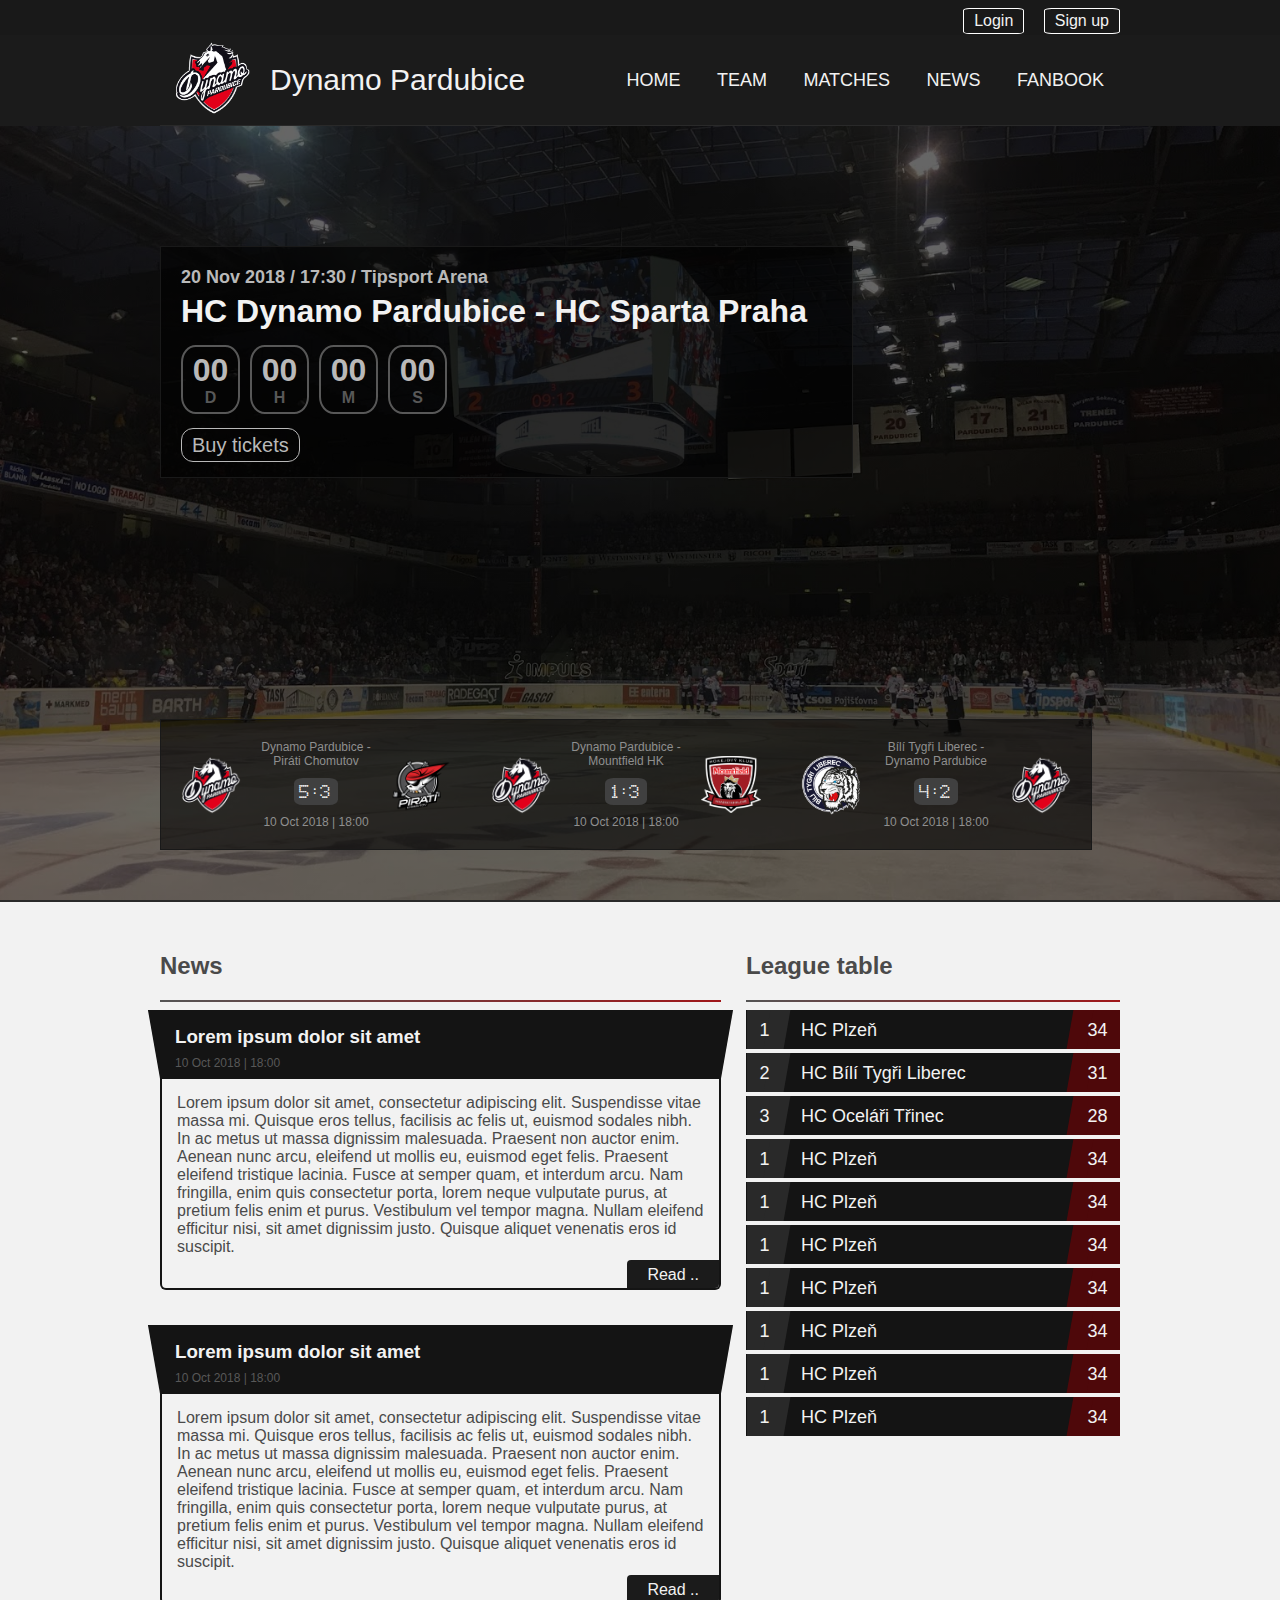
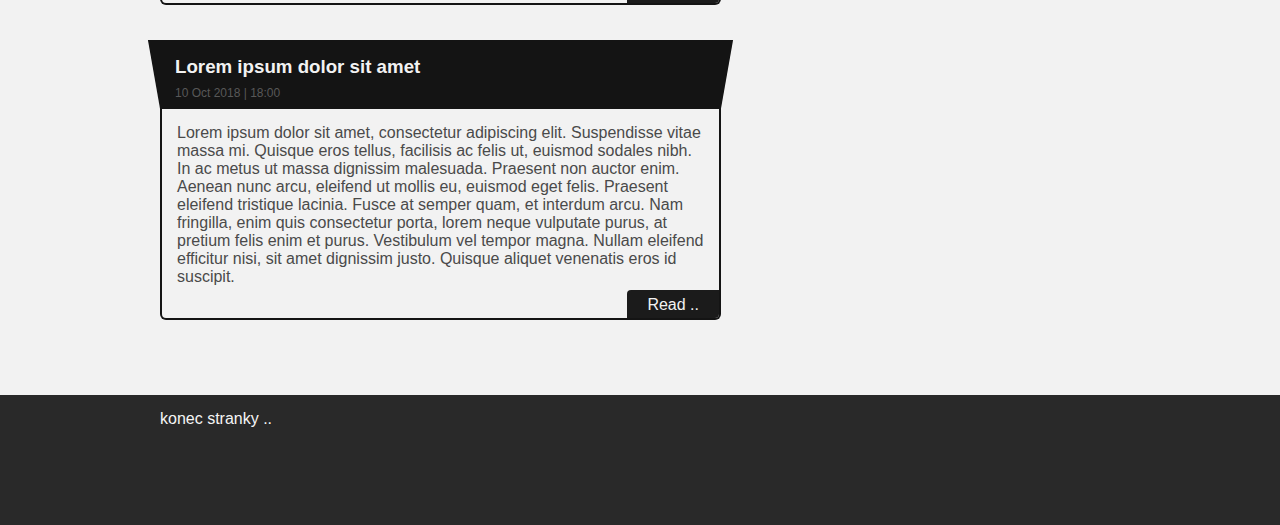
==== code/v2/index.html @ fe5265ea "rework webu na aktuální databázi" ====
<!DOCTYPE html>
<html lang="en">
<head>
    <link rel="stylesheet" type="text/css" href="css/styl.css">
    <meta charset="UTF-8">
    <link rel="icon" type="image/png" href="img/favicon.png">
    <title>HC Dynamo Pardubice - neoficiální stránka hokejového klubu</title>
</head>
<body>
<header>
    <div class="user-area">
        <div class="full-width-wrapper">
            <button id="login-btn">Login</button>
            <button id="signup-btn">Sign up</button>
        </div>
    </div>
    <div class="header-box-bg">
        <div class="header-box">
            <div id="header-logo-box">
                <img id="header-logo" src="img/logo-dynamo.png" alt="Dynamo Logo"></div>
            <div id="header-web-title">Dynamo Pardubice</div>
            <nav id="nav">
                <a id="first" href="index.html">HOME</a>
                <a id="second" href="team.html">TEAM</a>
                <a id="third" href="">MATCHES</a>
                <a id="fourth" href="">NEWS</a>
                <a id="fifth" href="">FANBOOK</a>
                <hr>
            </nav>
        </div>
    </div>
</header>
<div id="user-modal" class="modal">
    <div class="modal-content">
        <span class="close-modal" onclick="document.getElementById('user-modal').style.display='none'">×</span>
        <img src="img/logo-dynamo.png">
        <h2>User login</h2>
        <form action="action_page.php">
            <input type="text" placeholder="Email" name="email" required>
            <input type="password" placeholder="Password" name="psw" required>
            <button type="submit" class="modalbtn">Login</button>
        </form>
    </div>
</div>
<script src="script/modal.js"></script>
<section id="matches-bg">
    <script src="script/countdown.js"></script>
    <div class="flex-wrap-evenly">
        <div class="upcoming-match">
            <div id="upcoming-date">
                20 Nov 2018 / 17:30 / Tipsport Arena
            </div>
            <div id="upcoming-teams">
                HC Dynamo Pardubice - HC Sparta Praha
            </div>
            <div id="counter">
                <div class="digit">
                    <span id="days">00</span>
                    <span>D</span>
                </div>
                <div class="digit">
                    <span id="hours">00</span>
                    <span>H</span>
                </div>
                <div class="digit">
                    <span id="minutes">00</span>
                    <span>M</span>
                </div>
                <div class="digit">
                    <span id="seconds">00</span>
                    <span>S</span></div>
            </div>
            <a href="">Buy tickets</a>
        </div>
        <div class="recent-matches">
            <div class="match-card">
                <img src="img/teams/dynamo.png" alt="Dynamo">
                <div class="recent-matches-description"><span>Dynamo Pardubice - Piráti Chomutov</span>
                    <span class="score">5:3</span>
                    <span>10 Oct 2018 | 18:00</span>
                </div>
                <img src="img/teams/pirati.png" alt="Piráti">
            </div>
            <div class="match-card">
                <img src="img/teams/dynamo.png" alt="Dynamo">
                <div class="recent-matches-description"><span>Dynamo Pardubice - Mountfield HK</span>
                    <span class="score">1:3</span>
                    <span>10 Oct 2018 | 18:00</span>
                </div>
                <img src="img/teams/hradec.PNG" alt="Piráti">
            </div>
            <div class="match-card">
                <img src="img/teams/liberec.png" alt="Dynamo">
                <div class="recent-matches-description"><span>Bílí Tygři Liberec - Dynamo Pardubice</span>
                    <span class="score">4:2</span>
                    <span>10 Oct 2018 | 18:00</span>
                </div>
                <img src="img/teams/dynamo.png" alt="Piráti">
            </div>
        </div>
    </div>
</section>
<main>
    <div id="top-articles">
        <h2>News</h2>
        <hr class="heading-splitter">
        <article>
            <div class="title">
                <h3 class="news">Lorem ipsum dolor sit amet</h3>
                <span>10 Oct 2018 | 18:00</span></div>
            <div class="article-content" style="position: relative">
                Lorem ipsum dolor sit amet, consectetur adipiscing elit. Suspendisse vitae massa mi. Quisque eros
                tellus,
                facilisis ac felis ut, euismod sodales nibh. In ac metus ut massa dignissim malesuada. Praesent non
                auctor
                enim. Aenean nunc arcu, eleifend ut mollis eu, euismod eget felis. Praesent eleifend tristique lacinia.
                Fusce at semper quam, et interdum arcu. Nam fringilla, enim quis consectetur porta, lorem neque
                vulputate
                purus, at pretium felis enim et purus. Vestibulum vel tempor magna. Nullam eleifend efficitur nisi, sit
                amet
                dignissim justo. Quisque aliquet venenatis eros id suscipit.
                <a href="team.html">
                    Read ..
                </a>
            </div>
        </article>
        <article>
            <div class="title">
                <h3 class="news">Lorem ipsum dolor sit amet</h3>
                <span>10 Oct 2018 | 18:00</span></div>
            <div class="article-content" style="position: relative">
                Lorem ipsum dolor sit amet, consectetur adipiscing elit. Suspendisse vitae massa mi. Quisque eros
                tellus,
                facilisis ac felis ut, euismod sodales nibh. In ac metus ut massa dignissim malesuada. Praesent non
                auctor
                enim. Aenean nunc arcu, eleifend ut mollis eu, euismod eget felis. Praesent eleifend tristique lacinia.
                Fusce at semper quam, et interdum arcu. Nam fringilla, enim quis consectetur porta, lorem neque
                vulputate
                purus, at pretium felis enim et purus. Vestibulum vel tempor magna. Nullam eleifend efficitur nisi, sit
                amet
                dignissim justo. Quisque aliquet venenatis eros id suscipit.
                <a href="team.html">
                    Read ..
                </a>
            </div>
        </article>
        <article>
            <div class="title">
                <h3 class="news">Lorem ipsum dolor sit amet</h3>
                <span>10 Oct 2018 | 18:00</span></div>
            <div class="article-content" style="position: relative">
                Lorem ipsum dolor sit amet, consectetur adipiscing elit. Suspendisse vitae massa mi. Quisque eros
                tellus,
                facilisis ac felis ut, euismod sodales nibh. In ac metus ut massa dignissim malesuada. Praesent non
                auctor
                enim. Aenean nunc arcu, eleifend ut mollis eu, euismod eget felis. Praesent eleifend tristique lacinia.
                Fusce at semper quam, et interdum arcu. Nam fringilla, enim quis consectetur porta, lorem neque
                vulputate
                purus, at pretium felis enim et purus. Vestibulum vel tempor magna. Nullam eleifend efficitur nisi, sit
                amet
                dignissim justo. Quisque aliquet venenatis eros id suscipit.
                <a href="team.html">
                    Read ..
                </a>
            </div>
        </article>
    </div>
    <div class="league-table-box">
        <h2>League table</h2>
        <hr class="heading-splitter">
        <div class="my-table">
            <div class="team">
                <span class="number">1</span>
                <span>HC Plzeň</span>
                <span class="points">34</span>
            </div>
            <div class="team">
                <span class="number">2</span>
                <span>HC Bílí Tygři Liberec</span>
                <span class="points">31</span>
            </div>
            <div class="team">
                <span class="number">3</span>
                <span>HC Oceláři Třinec</span>
                <span class="points">28</span>
            </div>
            <div class="team">
                <span class="number">1</span>
                <span>HC Plzeň</span>
                <span class="points">34</span>
            </div>
            <div class="team">
                <span class="number">1</span>
                <span>HC Plzeň</span>
                <span class="points">34</span>
            </div>
            <div class="team">
                <span class="number">1</span>
                <span>HC Plzeň</span>
                <span class="points">34</span>
            </div>
            <div class="team">
                <span class="number">1</span>
                <span>HC Plzeň</span>
                <span class="points">34</span>
            </div>
            <div class="team">
                <span class="number">1</span>
                <span>HC Plzeň</span>
                <span class="points">34</span>
            </div>
            <div class="team">
                <span class="number">1</span>
                <span>HC Plzeň</span>
                <span class="points">34</span>
            </div>
            <div class="team">
                <span class="number">1</span>
                <span>HC Plzeň</span>
                <span class="points">34</span>
            </div>
        </div>
    </div>
</main>
<footer>
    <div class="full-width-wrapper">
        konec stranky ..
    </div>
</footer>
</body>
</html>
---- code/v2/css/styl.css ----
@font-face {
    font-family: 'djb';
    src: url('../css/fonts/djb.ttf');
    font-weight: normal;
    font-style: normal;
}

body, html {
    height: 100%;
    margin: 0;
    background-color: #f2f2f2;
}

body {
    font-family: 'Roboto', sans-serif;
    font-size: 16px;
    color: #4a4a4a;
}

.center {
    text-align: center;
}

.right {
    text-align: right;
}

.left {
    text-align: left;
}

.user-area {
    width: 100%;
    padding-top: 8px;
    height: 27px;
    text-align: right;
    background-color: #191919;
    display: flex;
}

@media screen and (max-width: 600px) {
    .user-area {
        text-align: left;
        height: 100%;
    }

    .user-area button {
        margin: 5px 0px;
    }
}

.user-area button {
    font-size: 16px;
    background-color: transparent;
    margin-left: 15px;
    color: #f2f2f2;
    text-decoration: none;
    padding: 3px 10px 3px 10px;
    border: 1px solid white;
    border-radius: 10%;
}

.user-area button:hover {
    cursor: pointer;
    color: #ff4a46;
    border: 1px solid #ff4a46;
}

.user-area button:focus {
    color: #ff4a46;
    border: 1px solid #ff4a46;
}

.modal {
    display: none;
    position: fixed;
    z-index: 2;
    left: 0;
    top: 0;
    width: 100%;
    height: 100%;
    overflow: auto;
    background-color: rgba(0, 0, 0, 0.4);
}

.modal-content {
    text-align: center;
    max-width: 600px;
    background-color: #f2f2f2;
    margin: 10% auto;
    padding: 20px;
    border: 1px solid #888;
    width: 60%;
    border-radius: 6px;
    position: relative;
}

.modal-content img {
    width: 270px;
    height: auto;
}

.close-modal {
    cursor: pointer;
    position: absolute;
    top: 15px;
    right: 15px;
    font-size: 40px;
    font-weight: bold;
}

.close-modal:hover {
    color: #9a171a;
}

.modal-content button {
    background-color: #4CAF50;
    color: white;
    padding: 14px 20px;
    margin: 8px 26px;
    border: none;
    cursor: pointer;
    width: 90%;
    font-size: 20px;
}

input[type=text], input[type=password] {
    width: 90%;
    padding: 12px 20px;
    margin: 8px 26px;
    display: inline-block;
    border: 1px solid #ccc;
    box-sizing: border-box;
    font-size: 16px;
}

.header-box-bg {
    width: 100%;
    background-color: #1B1B1B;
}

.header-box {
    max-width: 960px;
    margin: 0 auto;
    display: flex;
    align-items: center;
    justify-content: center;
    height: 90px;
    border-bottom: 1px solid #292929;
}

@media screen and (max-width: 600px) {
    .header-box {
        max-width: 100%;
        height: 100%;
        display: block;
    }

    .header-box nav a {
        display: block;
        color: #f2f2f2;
        text-align: center;
        padding: 14px 16px;
        text-decoration: none;
        font-size: 18px;
        flex: 50%;
    }

    #header-logo-box {
        display: none;
    }
}

.header-box nav a {
    display: inline-block;
    color: #f2f2f2;
    text-align: center;
    padding: 14px 16px;
    text-decoration: none;
    font-size: 18px;
}

.header-box nav a:hover {
    text-shadow: 0 -2px 0 rgba(0, 0, 0, 1), 0 0 5px rgba(255, 255, 255, 0.8), 0 -4px 15px rgba(255, 255, 255, 0.5);
}

.header-box nav hr {
    display: none;
}

@media screen and (min-width: 600px) {
    .header-box nav hr {
        height: .25rem;
        width: 15%;
        margin: 0 0 0 6px;
        background: #FF333A;
        border: none;
        transition: .3s ease-in-out;
    }

    #first:hover ~ hr {
        margin-left: 6px;
    }

    #second:hover ~ hr {
        width: 14%;
        margin-left: 19%;
    }

    #third:hover ~ hr {
        width: 21%;
        margin-left: 36%;
    }

    #fourth:hover ~ hr {
        width: 13%;
        margin-left: 61%;
    }

    #fifth:hover ~ hr {
        width: 21%;
        margin-left: 78%;
    }
}

#header-logo-box {
    width: 100px;
}

#header-logo {
    margin-left: 0;
    width: auto;
    height: 80px;
}

#header-logo:hover {
    width: auto;
    height: 85px;
}

#header-web-title {
    color: #f2f2f2;
    font-size: 30px;
    margin-left: 10px;
    margin-right: auto;
}

#header-web-title:hover {
    text-shadow: 0 0 0 rgb(154, 23, 26);
}

.full-width-wrapper, main {
    width: 960px;
    margin: 0 auto;
}

#matches-bg {
    height: calc(100% - 126px);
    background: linear-gradient(
            rgba(0, 0, 0, 0.6),
            rgba(0, 0, 0, 0.6)
    ), url("../img/main.jpg") no-repeat center;
    background-size: cover;
    position: relative;
    color: #4a4a4a;
    border-bottom: 2px solid #292929;
}

.upcoming-match {
    width: fit-content;
    padding: 20px 45px 20px 20px;
    background-color: rgba(0, 0, 0, 0.6);
    border: 1px solid #191919;
    font-weight: bold;
    margin-top: 120px;
}

#upcoming-date {
    color: #b9b9b9;
    font-size: 18px;
}

#upcoming-teams {
    padding: 5px 0 15px 0;
    color: #f2f2f2;
    font-size: 32px;
}

#counter {
    padding: 0 0 20px 0;
    color: #585858;
    display: flex;
}

.digit {
    display: inline-block;
    margin-right: 10px;
    text-align: center;
    padding: 5px;
    width: 45px;
    font-size: 16px;
    border-radius: 25%;
    border: 2px solid #585858;
}

#days {
    font-size: 32px;
    color: #b9b9b9;
}

#hours {
    font-size: 32px;
    color: #b9b9b9;
}

#minutes {
    font-size: 32px;
    color: #b9b9b9;
}

#seconds {
    font-size: 32px;
    color: #b9b9b9;
}

.upcoming-match a {
    color: #b9b9b9;
    text-decoration: none;
    font-weight: normal;
    padding: 5px 10px;
    border-radius: 12px;
    border: 1px solid #b9b9b9;
    font-size: 20px;
}

.upcoming-match a:hover {
    color: #a0171a;
    border-color: #a0171a;
}

.recent-matches {
    width: fit-content;
    background-color: rgba(0, 0, 0, 0.6);
    border: 1px solid #191919;
    margin-bottom: 50px;
    display: flex;
    flex-wrap: wrap;
}

.flex-wrap-matches {
    display: flex;
    flex-wrap: wrap;
}

.flex-wrap-evenly {
    height: calc(100vh - 126px);;
    width: 960px;
    margin: 0 auto;
    display: flex;
    flex-direction: column;
    justify-content: space-between;
    flex-wrap: wrap;
}

.match-card {
    padding: 15px 20px;
    color: #8f8f8f;
    font-size: 12px;
    display: flex;
    align-items: center;
}

.match-card img {
    display: inline-block;
    max-width: 80px;
    max-height: 80px;
    width: 60px;
    height: auto;
}

.recent-matches-description {
    padding: 5px;
    text-align: center;
    max-width: 140px;
    display: flex;
    flex-direction: column;
    align-items: center;
}

.score {
    font-family: "djb", sans-serif;
    font-size: 15px;
    letter-spacing: 2px;
    color: white;
    padding: 5px;
    margin: 10px;
    background-color: #404040;
    border-radius: 20%;
    text-align: center;
}

main {
    padding: 30px 0 40px 0;
    display: flex;
    align-items: flex-start;
    justify-content: left;
    min-height: calc(100vh - 326px);
}

hr.heading-splitter {
    border: 0;
    background: linear-gradient(to right, rgba(0, 0, 0, 0.65) 0%, rgba(160, 23, 26, 1) 100%);
    height: 2px;
}

#top-articles {
    width: 60%;
    padding-right: 25px;
}

article {
    margin-bottom: 35px;
}

article h3.news {
    display: block;
    margin-top: 10px;
    margin-bottom: 5px;
    color: #f2f2f2;
}

article span {
    font-size: 12px;
    color: #585858;
}

article hr {
    height: 1px;
    border: 0;
    background: linear-gradient(to right, rgba(0, 0, 0, 0.65) 0%, rgba(0, 0, 0, 0.3) 100%);
}

article .title {
    position: relative;
    padding: 6px 15px 8px 15px;
    display: block;
    background-color: #141414;
}

article .title::before {
    position: absolute;
    content: '';
    width: 20px;
    top: 0;
    left: -6px;
    bottom: 0;
    transform: skew(10deg);
    background: #141414;
    z-index: -1;
}

article .title::after {
    position: absolute;
    content: '';
    width: 20px;
    top: 0;
    right: -6px;
    bottom: 0;
    transform: skew(-10deg);
    background: #141414;
    z-index: -1;
}

article .article-content {
    padding: 15px 15px 2em 15px;
    border: 2px solid #141414;
    border-top: 0 solid transparent;
    border-bottom-left-radius: 6px;
    border-bottom-right-radius: 6px;
}

article a {
    text-decoration: none;
    position: absolute;
    color: #f2f2f2;
    padding: 6px 20px 4px 20px;
    right: 0;
    bottom: 0;
    background-color: #1B1B1B;
    border-bottom-right-radius: 4px;
    border-top-left-radius: 4px;
}

article a:hover {
    color: #ff4a46;
}

.league-table-box {
    width: 40%;
}

.my-table {
    color: #f2f2f2;
    font-size: 18px;
    margin-bottom: 20px;
}

.team {
    position: relative;
    padding: 10px 55px 8px 55px;
    display: block;
    background-color: #141414;
    margin-bottom: 4px;
}

.team span.number {
    width: 35px;
    z-index: 1;
    text-align: center;
    position: absolute;
    top: 0;
    bottom: 0;
    left: 1px;
    background: #292929;
    padding-top: 10px;
    color: #f2f2f2;
}

.team span.number::before {
    content: '';
    position: absolute;
    width: 20px;
    top: 0;
    right: -5px;
    bottom: 0;
    transform: skew(-10deg);
    background: #292929;
    z-index: -1;
}

.team span.points {
    padding-top: 10px;
    background: #4E080A;
    color: #f2f2f2;
    z-index: 1;
    width: 45px;
    text-align: center;
    position: absolute;
    top: 0;
    bottom: 0;
    right: 0;
}

.team span.points::before {
    content: '';
    position: absolute;
    width: 20px;
    top: 0;
    left: -5px;
    bottom: 0;
    transform: skew(-10deg);
    background: #4E080A;
    z-index: -1;
}

.full-width {
    width: 100%;
}

table {
    border-collapse: collapse;
    width: 100%;
    padding-left: 10px;
    color: #f2f2f2;
    font-size: 18px;
}

tr, td, caption {
    background-color: #141414;
}

.table-caption {
    position: relative;
    padding: 10px 15px 8px 15px;
    display: block;
    background-color: #141414;
    font-size: 22px;
    font-weight: bold;
    letter-spacing: 1px;
}

.table-caption span.capt {
    position: absolute;
    top: 0;
    left: 0;
    z-index: 1;
    background: #4E080A;
    padding: 10px 45px 8px 15px;
    color: #f2f2f2;
}

.table-caption span.capt::before {
    content: '';
    position: absolute;
    width: 20px;
    top: 0;
    right: -5px;
    bottom: 0;
    transform: skew(-10deg);
    background: #9a171a;
    z-index: -1;
}

tr {
    border-bottom: 3px solid #292929;
}

td, th {
    padding: 10px 5px 8px 5px;
}

footer {
    background-color: #292929;
    color: #F5F5F5;
    padding: 15px;
    height: 100px;
}
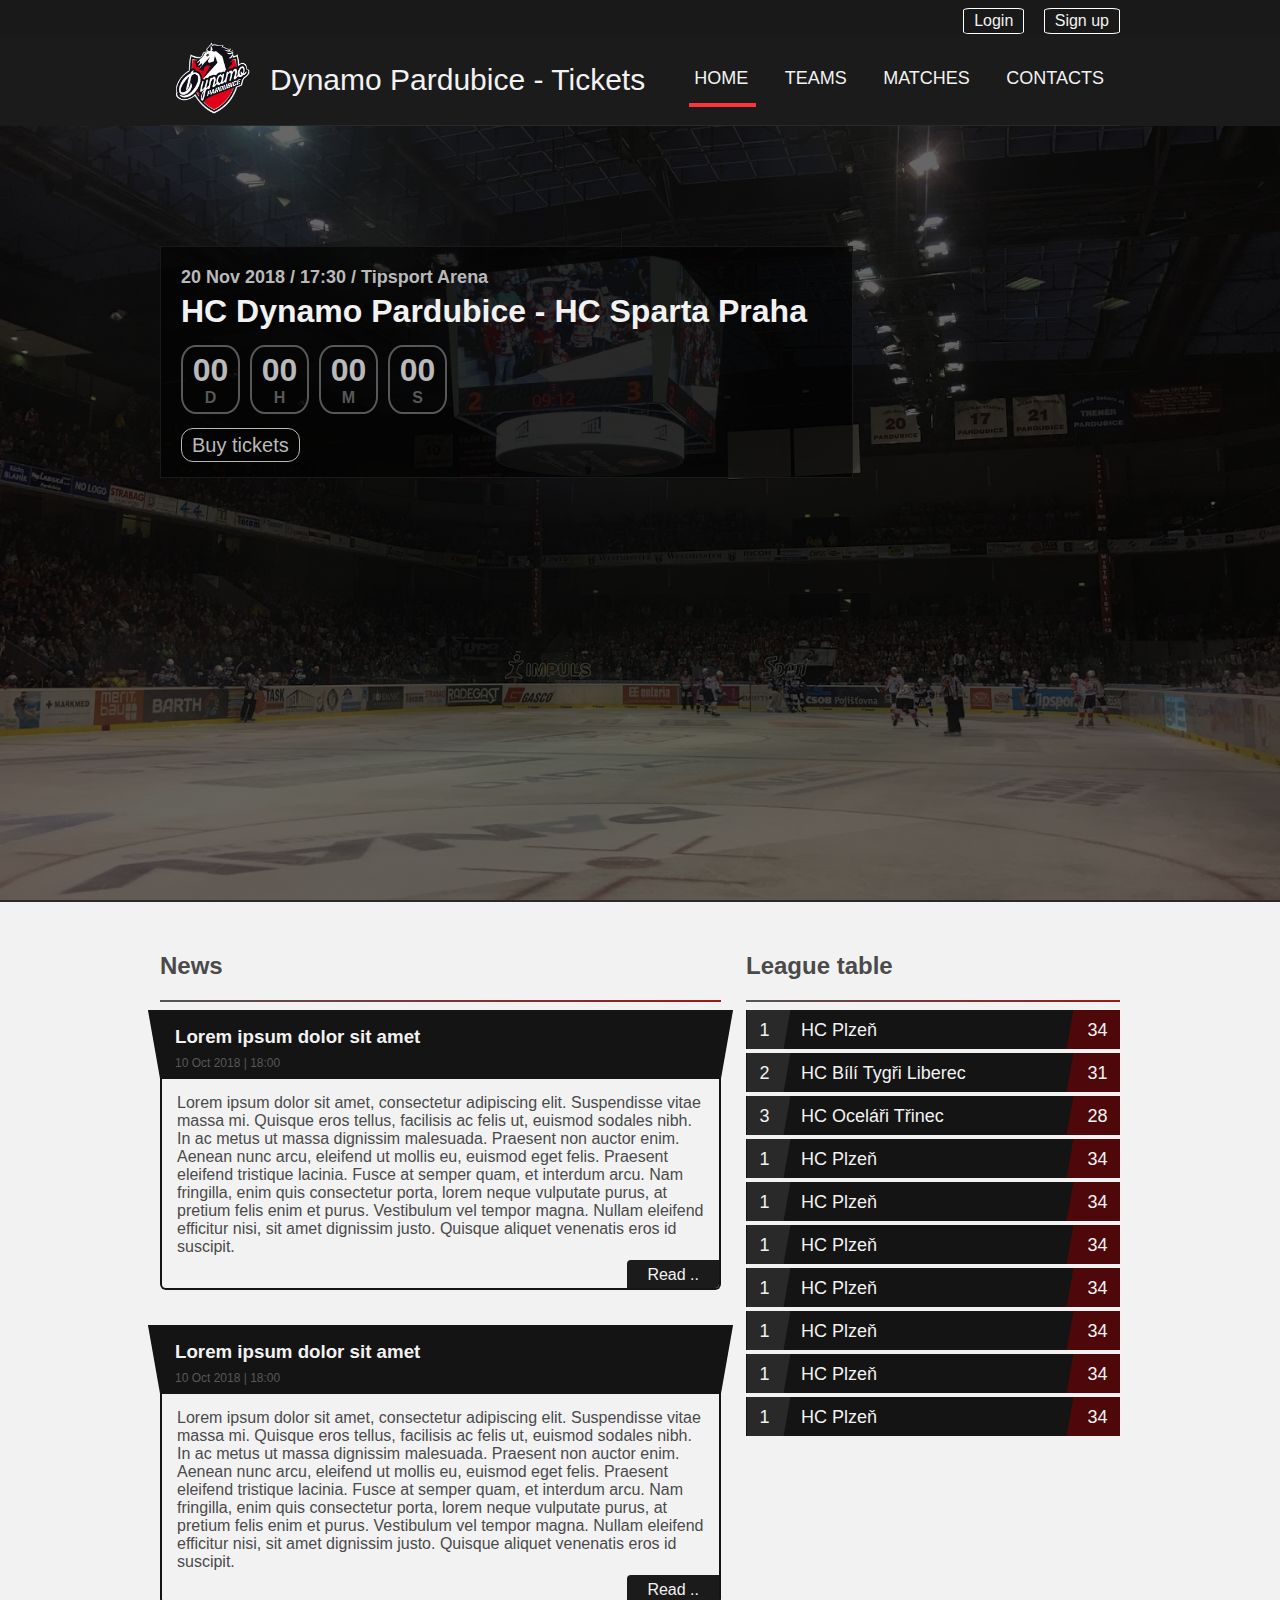
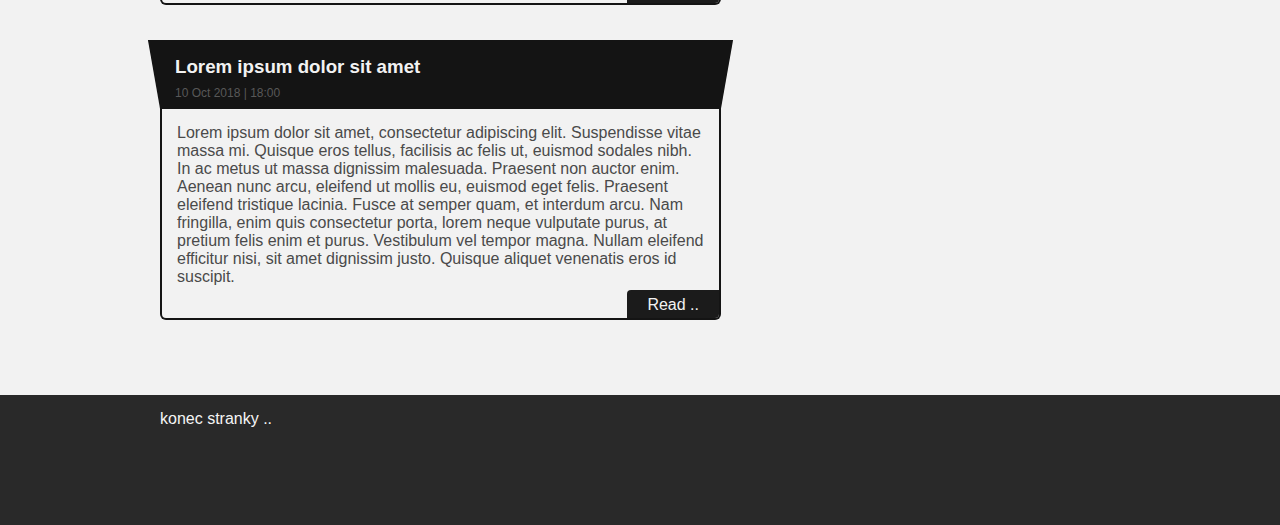
==== commit 807cc810: "model databáze přidán do projektu" ====
--- a/code/v2/index.html
+++ b/code/v2/index.html
@@ -4,7 +4,7 @@
     <link rel="stylesheet" type="text/css" href="css/styl.css">
     <meta charset="UTF-8">
     <link rel="icon" type="image/png" href="img/favicon.png">
-    <title>HC Dynamo Pardubice - neoficiální stránka hokejového klubu</title>
+    <title>HC Dynamo Pardubice - Systém rezervace vstupenek</title>
 </head>
 <body>
 <header>
@@ -18,13 +18,12 @@
         <div class="header-box">
             <div id="header-logo-box">
                 <img id="header-logo" src="img/logo-dynamo.png" alt="Dynamo Logo"></div>
-            <div id="header-web-title">Dynamo Pardubice</div>
+            <div id="header-web-title">Dynamo Pardubice - Tickets</div>
             <nav id="nav">
                 <a id="first" href="index.html">HOME</a>
-                <a id="second" href="team.html">TEAM</a>
+                <a id="second" href="team.html">TEAMS</a>
                 <a id="third" href="">MATCHES</a>
-                <a id="fourth" href="">NEWS</a>
-                <a id="fifth" href="">FANBOOK</a>
+                <a id="fourth" href="">CONTACTS</a>
                 <hr>
             </nav>
         </div>
@@ -72,7 +71,7 @@
             </div>
             <a href="">Buy tickets</a>
         </div>
-        <div class="recent-matches">
+        <!--<div class="recent-matches">
             <div class="match-card">
                 <img src="img/teams/dynamo.png" alt="Dynamo">
                 <div class="recent-matches-description"><span>Dynamo Pardubice - Piráti Chomutov</span>
@@ -97,7 +96,7 @@
                 </div>
                 <img src="img/teams/dynamo.png" alt="Piráti">
             </div>
-        </div>
+        </div>-->
     </div>
 </section>
 <main>
--- a/code/v2/css/styl.css
+++ b/code/v2/css/styl.css
@@ -45,7 +45,7 @@
     }
 
     .user-area button {
-        margin: 5px 0px;
+        margin: 5px 0;
     }
 }
 
@@ -163,7 +163,6 @@
         padding: 14px 16px;
         text-decoration: none;
         font-size: 18px;
-        flex: 50%;
     }
 
     #header-logo-box {
@@ -185,41 +184,37 @@
 }
 
 .header-box nav hr {
-    display: none;
-}
-
-@media screen and (min-width: 600px) {
+    height: .25rem;
+    width: 15%;
+    margin: 0 0 0 11px;
+    background: #FF333A;
+    border: none;
+    transition: .3s ease-in-out;
+    display: block;
+}
+
+#first:hover ~ hr {
+    margin-left: 11px;
+}
+
+#second:hover ~ hr {
+    width: 16%;
+    margin-left: 24%;
+}
+
+#third:hover ~ hr {
+    width: 23%;
+    margin-left: 45%;
+}
+
+#fourth:hover ~ hr {
+    width: 25%;
+    margin-left: 73%;
+}
+
+@media screen and (max-width: 600px) {
     .header-box nav hr {
-        height: .25rem;
-        width: 15%;
-        margin: 0 0 0 6px;
-        background: #FF333A;
-        border: none;
-        transition: .3s ease-in-out;
-    }
-
-    #first:hover ~ hr {
-        margin-left: 6px;
-    }
-
-    #second:hover ~ hr {
-        width: 14%;
-        margin-left: 19%;
-    }
-
-    #third:hover ~ hr {
-        width: 21%;
-        margin-left: 36%;
-    }
-
-    #fourth:hover ~ hr {
-        width: 13%;
-        margin-left: 61%;
-    }
-
-    #fifth:hover ~ hr {
-        width: 21%;
-        margin-left: 78%;
+        display: none;
     }
 }
 
@@ -245,9 +240,9 @@
     margin-right: auto;
 }
 
-#header-web-title:hover {
+/*#header-web-title:hover {
     text-shadow: 0 0 0 rgb(154, 23, 26);
-}
+}*/
 
 .full-width-wrapper, main {
     width: 960px;
@@ -338,7 +333,7 @@
     border-color: #a0171a;
 }
 
-.recent-matches {
+/*.recent-matches {
     width: fit-content;
     background-color: rgba(0, 0, 0, 0.6);
     border: 1px solid #191919;
@@ -350,10 +345,10 @@
 .flex-wrap-matches {
     display: flex;
     flex-wrap: wrap;
-}
+}*/
 
 .flex-wrap-evenly {
-    height: calc(100vh - 126px);;
+    height: calc(100vh - 126px);
     width: 960px;
     margin: 0 auto;
     display: flex;
@@ -362,7 +357,13 @@
     flex-wrap: wrap;
 }
 
-.match-card {
+@media screen and (max-width: 600px) {
+    .flex-wrap-evenly {
+        width: 100%;
+    }
+}
+
+/*.match-card {
     padding: 15px 20px;
     color: #8f8f8f;
     font-size: 12px;
@@ -397,7 +398,7 @@
     background-color: #404040;
     border-radius: 20%;
     text-align: center;
-}
+}*/
 
 main {
     padding: 30px 0 40px 0;
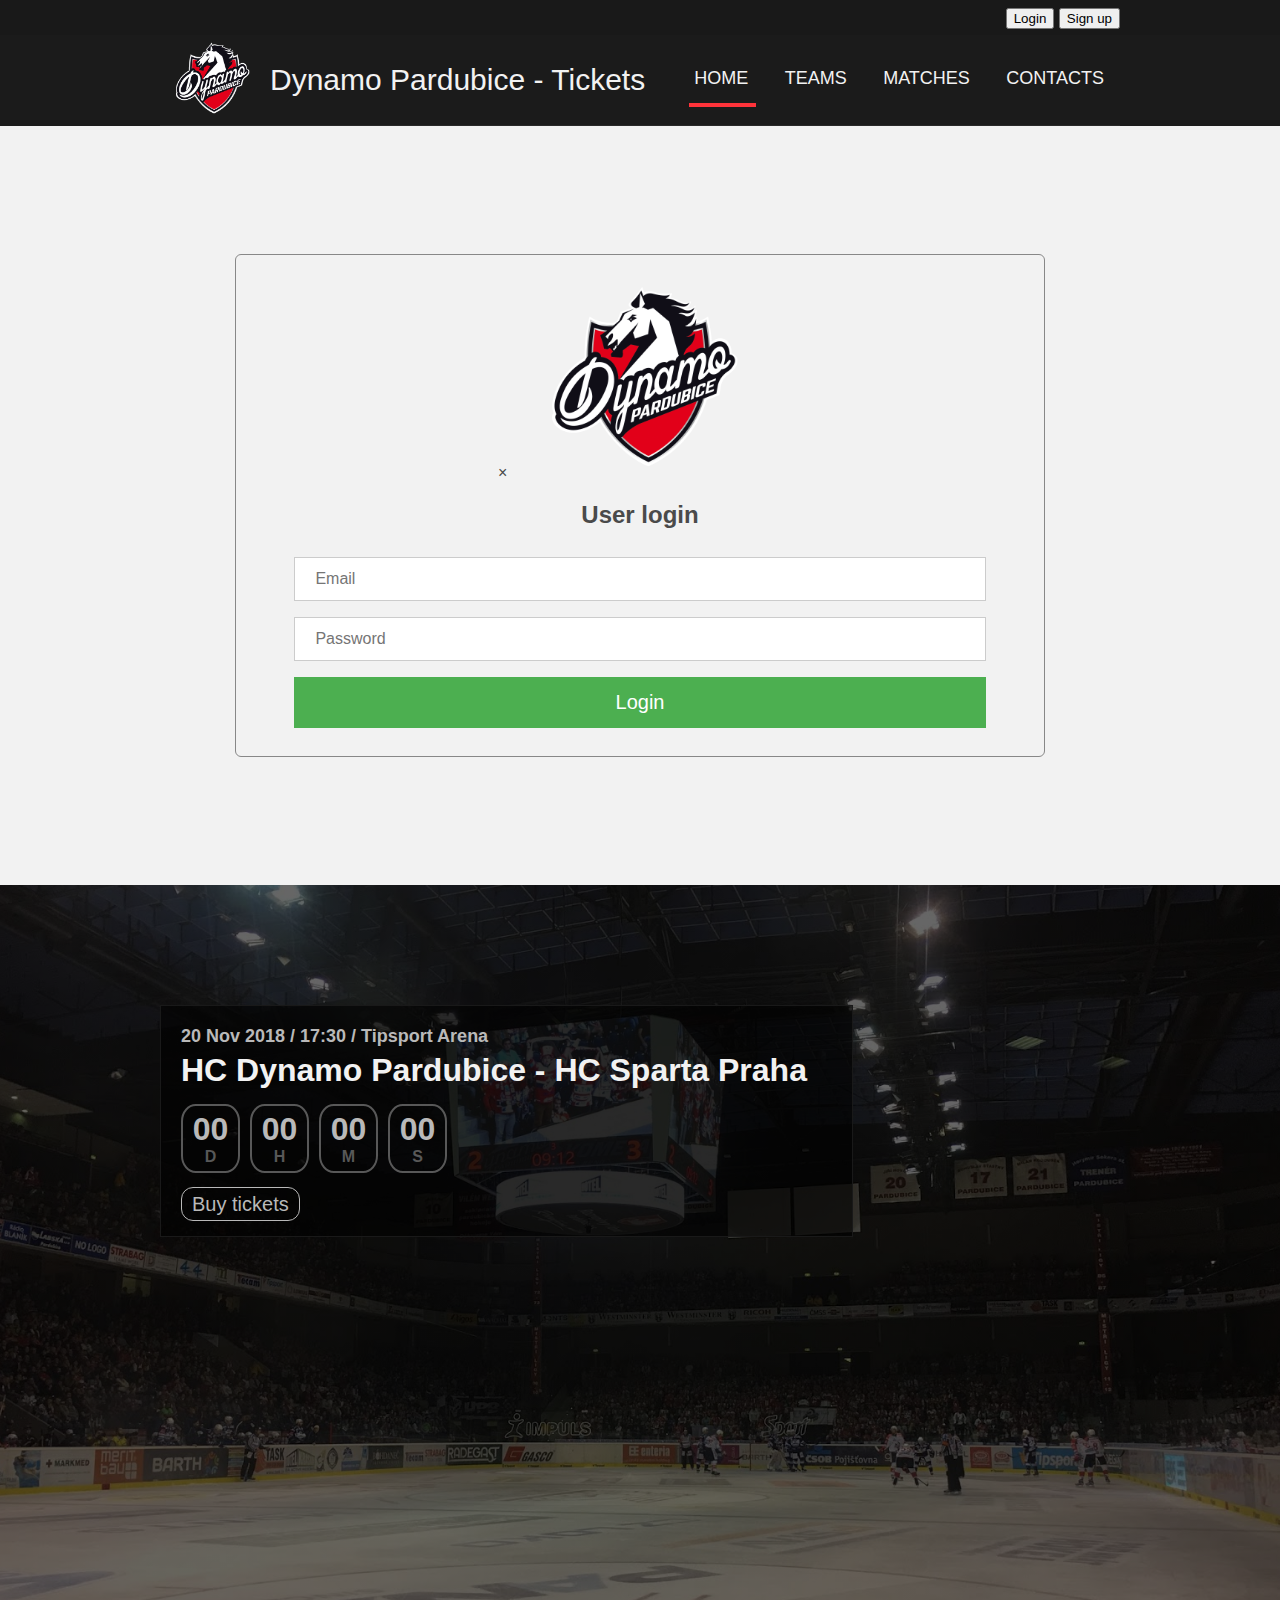
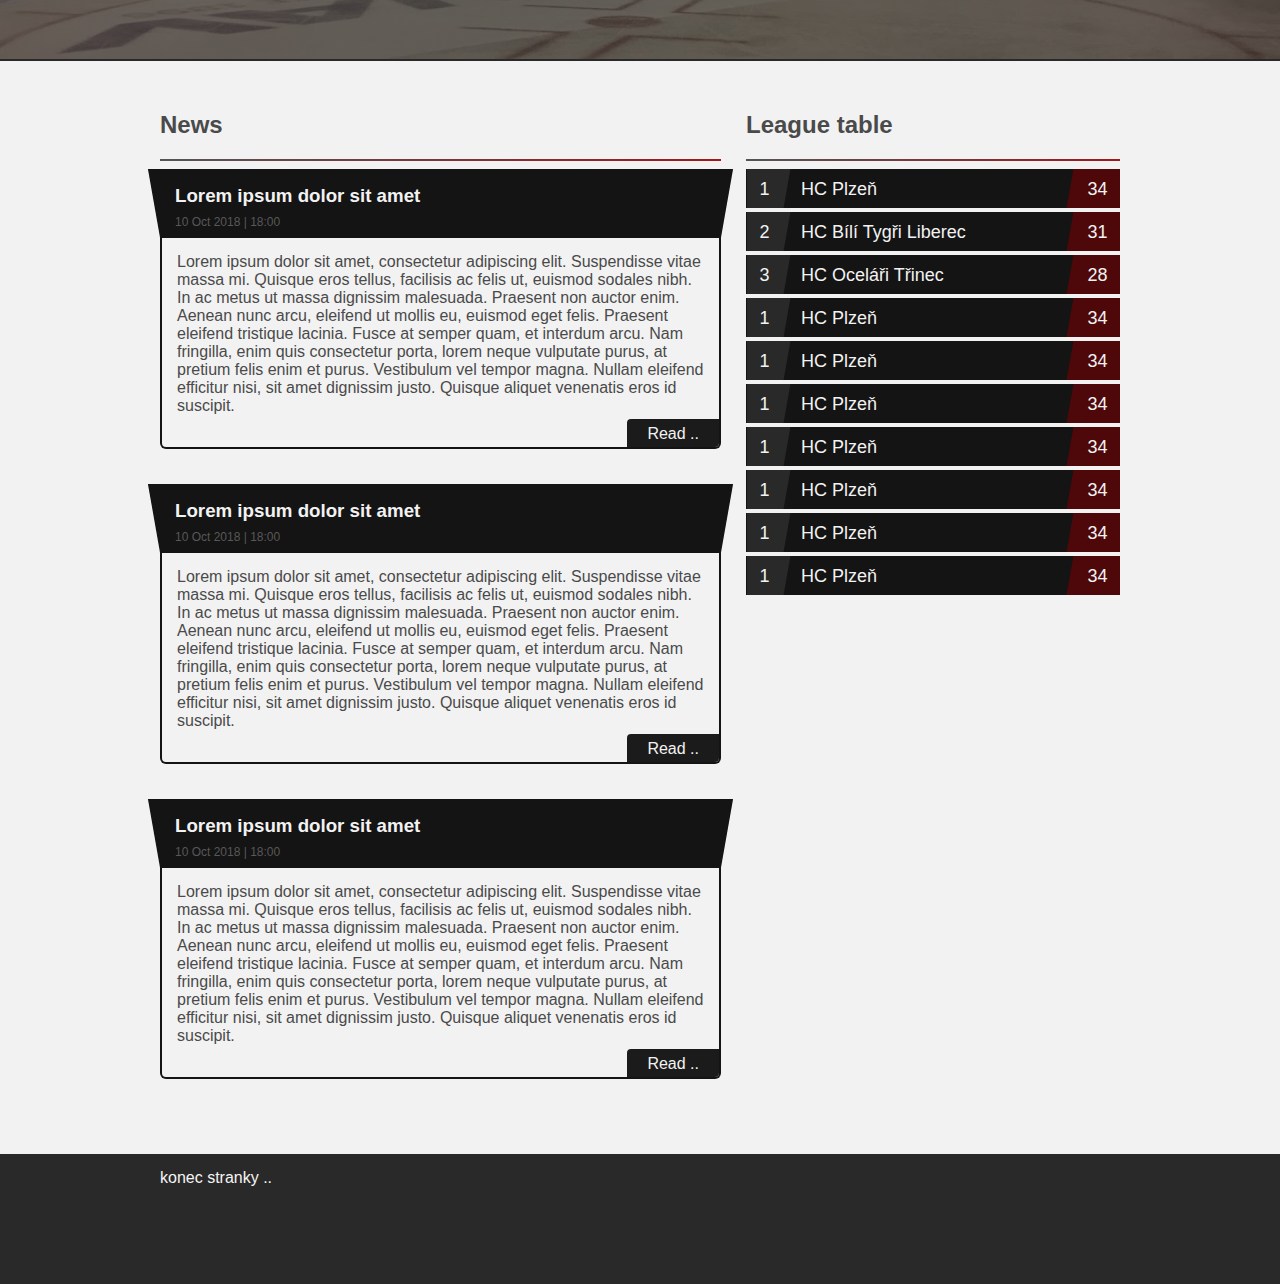
==== commit c39c91f3: "- přidána stránka pro login a registraci (zatím nefuknční)" ====
--- a/code/v2/index.html
+++ b/code/v2/index.html
@@ -20,7 +20,7 @@
                 <img id="header-logo" src="img/logo-dynamo.png" alt="Dynamo Logo"></div>
             <div id="header-web-title">Dynamo Pardubice - Tickets</div>
             <nav id="nav">
-                <a id="first" href="index.html">HOME</a>
+                <a id="first" href="index.php">HOME</a>
                 <a id="second" href="team.html">TEAMS</a>
                 <a id="third" href="">MATCHES</a>
                 <a id="fourth" href="">CONTACTS</a>
@@ -30,7 +30,7 @@
     </div>
 </header>
 <div id="user-modal" class="modal">
-    <div class="modal-content">
+    <div class="user-content">
         <span class="close-modal" onclick="document.getElementById('user-modal').style.display='none'">×</span>
         <img src="img/logo-dynamo.png">
         <h2>User login</h2>
@@ -71,32 +71,6 @@
             </div>
             <a href="">Buy tickets</a>
         </div>
-        <!--<div class="recent-matches">
-            <div class="match-card">
-                <img src="img/teams/dynamo.png" alt="Dynamo">
-                <div class="recent-matches-description"><span>Dynamo Pardubice - Piráti Chomutov</span>
-                    <span class="score">5:3</span>
-                    <span>10 Oct 2018 | 18:00</span>
-                </div>
-                <img src="img/teams/pirati.png" alt="Piráti">
-            </div>
-            <div class="match-card">
-                <img src="img/teams/dynamo.png" alt="Dynamo">
-                <div class="recent-matches-description"><span>Dynamo Pardubice - Mountfield HK</span>
-                    <span class="score">1:3</span>
-                    <span>10 Oct 2018 | 18:00</span>
-                </div>
-                <img src="img/teams/hradec.PNG" alt="Piráti">
-            </div>
-            <div class="match-card">
-                <img src="img/teams/liberec.png" alt="Dynamo">
-                <div class="recent-matches-description"><span>Bílí Tygři Liberec - Dynamo Pardubice</span>
-                    <span class="score">4:2</span>
-                    <span>10 Oct 2018 | 18:00</span>
-                </div>
-                <img src="img/teams/dynamo.png" alt="Piráti">
-            </div>
-        </div>-->
     </div>
 </section>
 <main>
--- a/code/v2/css/styl.css
+++ b/code/v2/css/styl.css
@@ -44,12 +44,12 @@
         height: 100%;
     }
 
-    .user-area button {
+    .user-area a {
         margin: 5px 0;
     }
 }
 
-.user-area button {
+.user-area a {
     font-size: 16px;
     background-color: transparent;
     margin-left: 15px;
@@ -60,32 +60,23 @@
     border-radius: 10%;
 }
 
-.user-area button:hover {
-    cursor: pointer;
+.user-area a:hover {
     color: #ff4a46;
     border: 1px solid #ff4a46;
 }
 
-.user-area button:focus {
-    color: #ff4a46;
-    border: 1px solid #ff4a46;
-}
-
-.modal {
-    display: none;
-    position: fixed;
-    z-index: 2;
-    left: 0;
-    top: 0;
-    width: 100%;
-    height: 100%;
-    overflow: auto;
-    background-color: rgba(0, 0, 0, 0.4);
-}
-
-.modal-content {
+@media screen and (max-width: 600px) {
+    .user-content {
+        max-width: 600px;
+    }
+    .user-content img {
+        display: none;
+    }
+}
+
+.user-content {
     text-align: center;
-    max-width: 600px;
+    max-width: 100%;
     background-color: #f2f2f2;
     margin: 10% auto;
     padding: 20px;
@@ -95,25 +86,12 @@
     position: relative;
 }
 
-.modal-content img {
+.user-content img {
     width: 270px;
     height: auto;
 }
 
-.close-modal {
-    cursor: pointer;
-    position: absolute;
-    top: 15px;
-    right: 15px;
-    font-size: 40px;
-    font-weight: bold;
-}
-
-.close-modal:hover {
-    color: #9a171a;
-}
-
-.modal-content button {
+.user-content button {
     background-color: #4CAF50;
     color: white;
     padding: 14px 20px;
@@ -124,7 +102,7 @@
     font-size: 20px;
 }
 
-input[type=text], input[type=password] {
+input[type=text], input[type=password], input[type=email] {
     width: 90%;
     padding: 12px 20px;
     margin: 8px 26px;
@@ -239,10 +217,6 @@
     margin-left: 10px;
     margin-right: auto;
 }
-
-/*#header-web-title:hover {
-    text-shadow: 0 0 0 rgb(154, 23, 26);
-}*/
 
 .full-width-wrapper, main {
     width: 960px;
@@ -333,20 +307,6 @@
     border-color: #a0171a;
 }
 
-/*.recent-matches {
-    width: fit-content;
-    background-color: rgba(0, 0, 0, 0.6);
-    border: 1px solid #191919;
-    margin-bottom: 50px;
-    display: flex;
-    flex-wrap: wrap;
-}
-
-.flex-wrap-matches {
-    display: flex;
-    flex-wrap: wrap;
-}*/
-
 .flex-wrap-evenly {
     height: calc(100vh - 126px);
     width: 960px;
@@ -363,43 +323,6 @@
     }
 }
 
-/*.match-card {
-    padding: 15px 20px;
-    color: #8f8f8f;
-    font-size: 12px;
-    display: flex;
-    align-items: center;
-}
-
-.match-card img {
-    display: inline-block;
-    max-width: 80px;
-    max-height: 80px;
-    width: 60px;
-    height: auto;
-}
-
-.recent-matches-description {
-    padding: 5px;
-    text-align: center;
-    max-width: 140px;
-    display: flex;
-    flex-direction: column;
-    align-items: center;
-}
-
-.score {
-    font-family: "djb", sans-serif;
-    font-size: 15px;
-    letter-spacing: 2px;
-    color: white;
-    padding: 5px;
-    margin: 10px;
-    background-color: #404040;
-    border-radius: 20%;
-    text-align: center;
-}*/
-
 main {
     padding: 30px 0 40px 0;
     display: flex;
